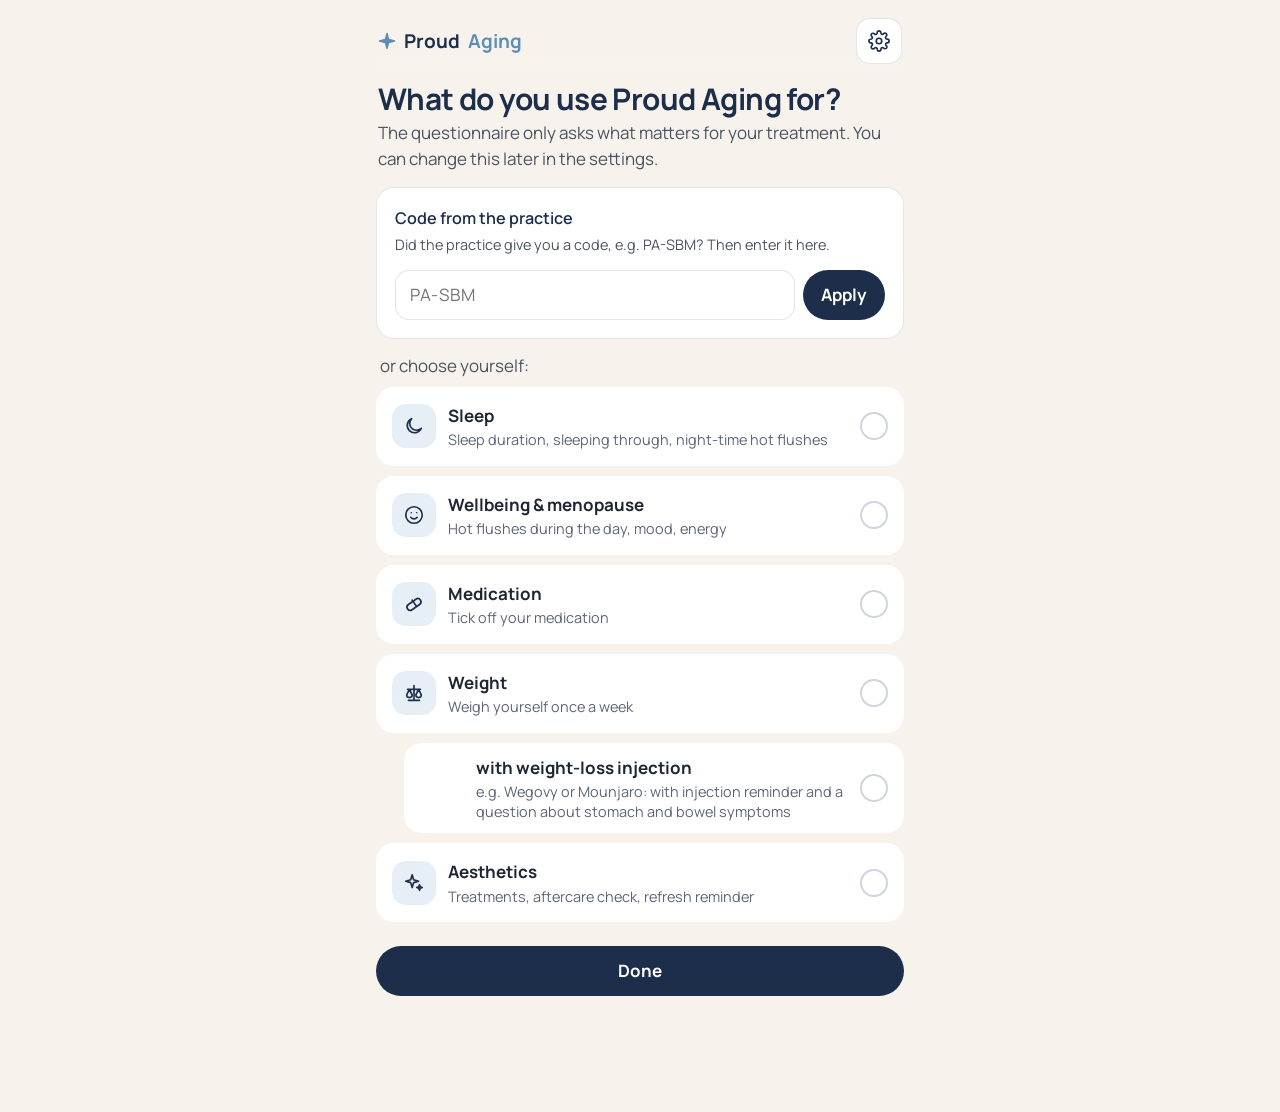
==== proud-aging/index.html @ 77826fb4 "Proud Aging: Handy-App (PWA) unter /proud-aging/ Co-Authored-By: Claude Opus 5.5 <noreply@anthropic." ====
<!DOCTYPE html>
<html lang="de">
<head>
<meta charset="utf-8">
<meta name="viewport" content="width=device-width, initial-scale=1, viewport-fit=cover">
<title>Proud Aging</title>
<meta name="description" content="Proud Aging – Ihr persönliches Tagebuch für Schlaf, Gewicht, Medikation und Befinden. Alle Daten bleiben auf Ihrem Handy.">
<meta name="theme-color" content="#F7F3EC">
<meta name="apple-mobile-web-app-capable" content="yes">
<meta name="mobile-web-app-capable" content="yes">
<meta name="apple-mobile-web-app-status-bar-style" content="default">
<meta name="apple-mobile-web-app-title" content="Proud Aging">
<link rel="manifest" href="manifest.webmanifest">
<link rel="icon" type="image/png" href="icons/favicon.png">
<link rel="apple-touch-icon" href="icons/apple-touch-icon.png">
<link rel="preload" href="fonts/manrope-latin-wght-normal.woff2" as="font" type="font/woff2" crossorigin>
<link rel="stylesheet" href="styles.css">
</head>
<body>
<main id="app" class="app" aria-live="polite"></main>
<dialog id="sheet" class="sheet"></dialog>
<div id="toast" class="toast" role="status" aria-live="polite"></div>
<noscript>Bitte JavaScript aktivieren.</noscript>
<script src="i18n.js"></script>
<script src="app.js"></script>
</body>
</html>
---- proud-aging/styles.css ----
@font-face{font-family:'Manrope';font-style:normal;font-weight:200 800;font-display:swap;src:url(fonts/manrope-latin-wght-normal.woff2) format('woff2');unicode-range:U+0000-00FF,U+0131,U+0152-0153,U+02BB-02BC,U+02C6,U+02DA,U+02DC,U+0304,U+0308,U+0329,U+2000-206F,U+20AC,U+2122,U+2191,U+2193,U+2212,U+2215,U+FEFF,U+FFFD}
@font-face{font-family:'Manrope';font-style:normal;font-weight:200 800;font-display:swap;src:url(fonts/manrope-latin-ext-wght-normal.woff2) format('woff2');unicode-range:U+0100-02BA,U+02BD-02C5,U+02C7-02CC,U+02CE-02D7,U+02DD-02FF,U+1E00-1E9F,U+2020,U+20A0-20AB,U+20AD-20C0,U+2113,U+2C60-2C7F,U+A720-A7FF}
:root{
  --bg:#F7F3EC;--card:#FFFFFF;--ink:#1E2633;--navy:#1C2E4A;--navy-2:#2B4266;--blue:#5B8DB8;--blue-d:#3A6A95;
  --c1:#DDE7F1;--c2:#EFE6D6;--c3:#D7E4EC;--c4:#E8DECF;--soft:#C9D6E3;
  --muted:#4B5361;--line:rgba(20,35,60,.11);--ok:#3E9B6A;--warn-bg:#FFF4D6;--warn-bd:#E9CF84;--warn-ink:#4A3A0A;--danger:#B3372C;
  --r:18px;--r-sm:12px;--shadow:0 10px 30px -18px rgba(20,30,50,.45);
  --font:'Manrope',system-ui,-apple-system,'Segoe UI',Roboto,sans-serif;
  --safe-b:env(safe-area-inset-bottom,0px);--safe-t:env(safe-area-inset-top,0px);
}
*{box-sizing:border-box;-webkit-tap-highlight-color:transparent}
html,body{margin:0;background:var(--bg);color:var(--ink);font:400 1rem/1.5 var(--font);-webkit-font-smoothing:antialiased;overscroll-behavior-y:none}
button,input,select,textarea{font:inherit;color:inherit}
:focus-visible{outline:3px solid var(--blue);outline-offset:2px;border-radius:8px}
h1,h2,h3{margin:0;color:var(--navy);letter-spacing:-.02em}
.app{max-width:560px;margin:0 auto;min-height:100dvh;padding:calc(var(--safe-t) + 8px) 16px calc(96px + var(--safe-b))}
/* Kopf */
.top{display:flex;align-items:center;justify-content:space-between;gap:12px;padding:10px 2px 14px;position:sticky;top:0;z-index:20;background:linear-gradient(var(--bg) 78%,rgba(247,243,236,0))}
.brand{display:flex;align-items:center;gap:8px;font-weight:700;font-size:1.12rem;color:var(--navy)}
.brand b{color:var(--blue);font-weight:700}
.brand .st{color:var(--blue);display:inline-grid}
.brand .st svg{width:18px;height:18px}
.iconbtn{all:unset;cursor:pointer;display:grid;place-items:center;width:44px;height:44px;border-radius:14px;background:var(--card);border:1px solid var(--line);color:var(--navy)}
.iconbtn svg{width:22px;height:22px}
.pagehead{margin:4px 2px 16px}
.pagehead h1{font-size:1.75rem;line-height:1.15}
.pagehead p{margin:4px 0 0;color:var(--muted)}
/* Karten */
.card{background:var(--card);border:1px solid var(--line);border-radius:var(--r);padding:18px;margin-bottom:12px}
.card h2{font-size:1.1rem;margin-bottom:2px}
.card .sub{margin:0 0 10px;color:var(--muted);font-size:.92rem}
.card.tint1{background:var(--c1);border-color:transparent}.card.tint2{background:var(--c2);border-color:transparent}
.card.tint3{background:var(--c3);border-color:transparent}.card.tint4{background:var(--c4);border-color:transparent}
.row{display:flex;align-items:center;justify-content:space-between;gap:12px}
.big{font-size:1.6rem;font-weight:700;color:var(--navy);letter-spacing:-.02em;line-height:1.15}
.muted{color:var(--muted)}.small{font-size:.9rem}
.kpis{display:grid;grid-template-columns:repeat(3,1fr);gap:8px;margin-bottom:12px}
.kpis.two{grid-template-columns:repeat(2,1fr)}
.kpi{background:var(--card);border:1px solid var(--line);border-radius:var(--r-sm);padding:12px}
.kpi span{display:block;font-size:.78rem;color:var(--muted);line-height:1.25}
.kpi strong{display:block;font-size:1.25rem;color:var(--navy);margin-top:4px;letter-spacing:-.02em}
/* Buttons */
.btn{all:unset;box-sizing:border-box;cursor:pointer;display:inline-flex;align-items:center;justify-content:center;gap:8px;min-height:48px;padding:12px 18px;border-radius:999px;background:var(--navy);color:#fff;font-weight:700;white-space:nowrap;text-align:center}
.btn:active{transform:scale(.98)}
.btn.light{background:var(--card);color:var(--navy);border:1px solid var(--line)}
.btn.ghost{background:transparent;color:var(--blue-d);padding:10px 4px;min-height:44px}
.btn.danger{background:var(--danger)}
.btn.full{width:100%}
.btn.sm{min-height:40px;padding:8px 14px;font-size:.92rem}
.btn svg{width:18px;height:18px}
.stack{display:grid;gap:10px}
/* Fällig-Banner */
.due{display:grid;grid-template-columns:auto 1fr;gap:12px;align-items:start;background:var(--warn-bg);border:1px solid var(--warn-bd);border-radius:var(--r);padding:16px;margin-bottom:12px;color:var(--warn-ink)}
.due .di{display:grid;place-items:center;width:40px;height:40px;border-radius:12px;background:#fff}
.due .di svg{width:20px;height:20px}
.due strong{display:block}.due p{margin:2px 0 10px;font-size:.92rem}
/* Medikamente */
.med{display:grid;grid-template-columns:1fr auto;gap:8px;align-items:center;padding:12px 0;border-bottom:1px solid var(--line)}
.med:last-child{border-bottom:0}
.med strong{display:block;color:var(--navy)}
.med .dose{font-weight:700;color:var(--blue-d)}
.chips{display:flex;flex-wrap:wrap;gap:6px;margin-top:6px}
.chip{font-size:.8rem;font-weight:600;padding:4px 10px;border-radius:10px;background:var(--bg);color:var(--muted)}
.check{all:unset;cursor:pointer;display:flex;align-items:center;gap:12px;width:100%;box-sizing:border-box;padding:12px 0;border-bottom:1px solid var(--line)}
.check:last-child{border-bottom:0}
.check .box{flex:none;display:grid;place-items:center;width:30px;height:30px;border-radius:10px;border:2px solid var(--soft);background:#fff;transition:background .15s,border-color .15s}
.check .box svg{width:18px;height:18px;opacity:0;color:#fff}
.check.on .box{background:var(--ok);border-color:var(--ok)}.check.on .box svg{opacity:1}
.check.on .ct{color:var(--muted)}
.check .ct strong{display:block;color:var(--navy)}
.check.on .ct strong{text-decoration:line-through;text-decoration-color:rgba(0,0,0,.25)}
.progress{height:8px;border-radius:8px;background:var(--bg);overflow:hidden;margin:8px 0 4px}
.progress i{display:block;height:100%;background:var(--ok);border-radius:8px;transition:width .25s}
/* Listen */
.list{list-style:none;margin:0;padding:0}
.list li{display:grid;grid-template-columns:1fr auto;gap:10px;align-items:center;padding:12px 0;border-bottom:1px solid var(--line)}
.list li:last-child{border-bottom:0}
.list .t{font-weight:600;color:var(--navy)}
.list .m{font-size:.88rem;color:var(--muted)}
.tag{display:inline-block;font-size:.8rem;font-weight:700;padding:2px 8px;border-radius:8px;margin-left:6px;vertical-align:1px}
.tag.ok{background:#DDF0E5;color:#1F6B45}.tag.no{background:#F1E3E0;color:#8A3B30}.tag.hot{background:var(--c2);color:#6B4E1E}
.edit{all:unset;cursor:pointer;display:grid;place-items:center;width:40px;height:40px;border-radius:12px;color:var(--muted)}
.edit svg{width:18px;height:18px}
.empty{text-align:center;color:var(--muted);padding:18px 8px}
/* Grafiken */
.chart{position:relative;margin-top:6px}
.chart svg{display:block;width:100%;height:auto;touch-action:pan-y}
.chart .gl{stroke:var(--line);stroke-width:1}
.chart .ax{font:500 11px var(--font);fill:var(--muted)}
.chart .goal{stroke:var(--blue);stroke-width:1.5;stroke-dasharray:5 5}
.chart .goalt{font:700 11px var(--font);fill:var(--blue-d)}
.chart .bar{fill:var(--soft)}.chart .bar.ok{fill:var(--navy)}.chart .bar.sel{fill:var(--blue)}
.chart .bar.hot{fill:#C9A36B}
.chart .line{fill:none;stroke:var(--navy);stroke-width:2.2;stroke-linejoin:round;stroke-linecap:round}
.chart .dot{fill:var(--navy);stroke:#fff;stroke-width:2}.chart .dot.sel{fill:var(--blue);r:6}
.chart .hit{fill:transparent;cursor:pointer}
.chartinfo{min-height:22px;margin-top:6px;font-size:.9rem;color:var(--navy);font-weight:600}
.chartinfo.muted{font-weight:400;color:var(--muted)}
.legend{display:flex;flex-wrap:wrap;gap:6px 16px;font-size:.85rem;color:var(--muted);margin-top:6px}
.legend span{display:inline-flex;align-items:center;gap:6px}
.legend i{width:12px;height:12px;border-radius:3px;background:var(--soft)}.legend i.ok{background:var(--navy)}
/* Tab-Leiste */
.tabbar{position:fixed;left:0;right:0;bottom:0;z-index:30;background:rgba(255,255,255,.94);backdrop-filter:blur(14px);-webkit-backdrop-filter:blur(14px);border-top:1px solid var(--line);padding:6px 6px calc(6px + var(--safe-b))}
.tabbar nav{max-width:560px;margin:0 auto;display:grid;grid-template-columns:repeat(5,1fr)}
.tab{all:unset;cursor:pointer;display:flex;flex-direction:column;align-items:center;gap:2px;padding:6px 2px;border-radius:12px;color:var(--muted);font-size:.8rem;font-weight:600;text-align:center;line-height:1.2}
.tab svg{width:24px;height:24px}
.tab[aria-current="page"]{color:var(--navy)}
.tab[aria-current="page"] .ti{background:var(--c1)}
.tab .ti{display:grid;place-items:center;width:52px;height:30px;border-radius:999px;transition:background .15s}
/* Bottom-Sheet */
dialog.sheet{border:0;padding:0;margin:auto 0 0;width:100%;max-width:100%;max-height:92dvh;border-radius:24px 24px 0 0;background:var(--bg);color:var(--ink)}
@media (min-width:600px){dialog.sheet{margin:auto;max-width:520px;border-radius:24px}}
dialog.sheet::backdrop{background:rgba(20,30,50,.45)}
dialog.sheet[open]{animation:up .22s ease}
@keyframes up{from{transform:translateY(30px);opacity:.6}to{transform:none;opacity:1}}
@media (prefers-reduced-motion:reduce){dialog.sheet[open]{animation:none}}
.sheet form{padding:18px 18px calc(18px + var(--safe-b));display:grid;gap:14px}
.sheet .grab{width:42px;height:5px;border-radius:5px;background:var(--soft);margin:0 auto -4px}
.sheet h2{font-size:1.3rem}
.field{display:grid;gap:6px}
.field>span{font-weight:600;font-size:.95rem;color:var(--navy)}
.field small{color:var(--muted);font-size:.85rem;margin-top:-2px}
.input{width:100%;min-height:48px;padding:11px 14px;border-radius:14px;border:1px solid var(--line);background:#fff;font-size:1rem}
.input:focus{outline:2px solid var(--blue);outline-offset:0;border-color:transparent}
.stepper{display:grid;grid-template-columns:52px 1fr 52px;align-items:center;background:#fff;border:1px solid var(--line);border-radius:14px;overflow:hidden}
.stepper button{all:unset;cursor:pointer;display:grid;place-items:center;height:52px;font-size:1.5rem;font-weight:600;color:var(--navy)}
.stepper button:active{background:var(--bg)}
.stepper output{text-align:center;font-size:1.35rem;font-weight:700;color:var(--navy)}
.seg{display:grid;grid-auto-flow:column;grid-auto-columns:1fr;gap:4px;padding:4px;border-radius:14px;background:#fff;border:1px solid var(--line)}
.seg label{position:relative;cursor:pointer}
.seg input{position:absolute;opacity:0;pointer-events:none}
.seg span{display:block;text-align:center;padding:10px 4px;border-radius:10px;font-weight:600;color:var(--muted);font-size:.95rem}
.seg input:checked+span{background:var(--navy);color:#fff}
.seg input:focus-visible+span{outline:3px solid var(--blue)}
.seg.scale span{font-size:1.05rem;padding:10px 0}
.scalehint{display:flex;justify-content:space-between;font-size:.78rem;color:var(--muted);margin-top:-2px}
.checks{display:flex;flex-wrap:wrap;gap:8px}
.checks label{cursor:pointer}
.checks input{position:absolute;opacity:0;pointer-events:none}
.checks span{display:inline-block;padding:9px 14px;border-radius:12px;border:1px solid var(--line);background:#fff;font-weight:600;color:var(--muted)}
.checks input:checked+span{background:var(--navy);border-color:var(--navy);color:#fff}
.checks input:focus-visible+span{outline:3px solid var(--blue)}
.actions{display:grid;grid-template-columns:1fr 1.4fr;gap:10px;margin-top:4px}
.actions.three{grid-template-columns:auto 1fr 1.4fr}
.err{color:var(--danger);font-size:.88rem;margin:-6px 0 0}
/* Toast */
.toast{position:fixed;left:50%;bottom:calc(92px + var(--safe-b));transform:translate(-50%,16px);opacity:0;z-index:60;display:flex;align-items:center;gap:10px;background:var(--ink);color:#fff;padding:12px 16px 12px 12px;border-radius:14px;box-shadow:var(--shadow);transition:opacity .2s,transform .2s;pointer-events:none;max-width:calc(100% - 32px);font-size:.95rem}
.toast.show{opacity:1;transform:translate(-50%,0)}
.toast .tk{display:grid;place-items:center;width:28px;height:28px;border-radius:50%;background:var(--ok);flex:none}
.toast .tk svg{width:16px;height:16px}
/* Einstellungen */
.setrow{display:grid;gap:8px}
.lang{display:grid;grid-template-columns:repeat(3,1fr);gap:6px}
.lang button{all:unset;cursor:pointer;text-align:center;padding:10px;border-radius:12px;border:1px solid var(--line);background:#fff;font-weight:700;color:var(--muted)}
.lang button[aria-pressed="true"]{background:var(--navy);color:#fff;border-color:var(--navy)}
.foot{font-size:.82rem;color:var(--muted);text-align:center;padding:8px 8px 0}
.foot a{color:inherit}
/* Installationshinweis */
.install{display:grid;grid-template-columns:auto 1fr;gap:12px;align-items:start;background:var(--navy);color:#fff;border-radius:var(--r);padding:16px;margin-bottom:12px}
.install .di{display:grid;place-items:center;width:40px;height:40px;border-radius:12px;background:rgba(255,255,255,.14)}
.install .di svg{width:20px;height:20px}
.install p{margin:2px 0 10px;font-size:.92rem;opacity:.85}
.install .btn{background:#fff;color:var(--navy)}
.install .btn.ghost{background:transparent;color:#fff;opacity:.8}
.welcome{background:var(--c1);border-radius:var(--r);padding:16px;margin-bottom:12px;color:var(--navy);font-size:.95rem}
/* Bericht */
.report h1{font-size:1.5rem}
.report .tw{overflow-x:auto;-webkit-overflow-scrolling:touch;margin:0 -4px;padding:0 4px}
.report table{width:100%;min-width:300px;border-collapse:collapse;font-size:.9rem;margin-top:6px}
.report th,.report td{text-align:left;padding:6px 6px 6px 0;border-bottom:1px solid var(--line);vertical-align:top}
.report th{font-size:.8rem;line-height:1.25;color:var(--muted);font-weight:600}
.report .sect{margin-top:18px}
.report h2{font-size:1.1rem;margin-bottom:4px}
.report .sum{margin:2px 0 4px;color:var(--ink)}
.report .meta{color:var(--muted);font-size:.9rem;margin:4px 0 0}
.noprint{}
@media print{
  body{background:#fff}
  .top,.tabbar,.noprint,.toast{display:none!important}
  .app{max-width:none;padding:0}
  .card{border:0;padding:0}
  .report table{font-size:10pt}
}

.report table{table-layout:fixed}
.report th,.report td{overflow-wrap:anywhere;hyphens:auto}

/* ---------- Fragebogen & zwei Bereiche ---------- */
.tabbar nav.two{grid-template-columns:1fr 1fr;max-width:420px}
.tab .ti{width:64px}
.hero-card{background:var(--navy);color:#fff;border-radius:22px;padding:22px;margin-bottom:12px}
.hero-card h2{color:#fff;font-size:1.35rem;margin:12px 0 4px}
.hero-card p{margin:0 0 16px;opacity:.85}
.hero-card .hc-i{background:rgba(255,255,255,.14);color:#fff}
.hero-card .btn.big{background:#fff;color:var(--navy);min-height:56px;font-size:1.05rem}
.hero-card .btn.light{background:rgba(255,255,255,.12);color:#fff;border-color:rgba(255,255,255,.3)}
.hero-card .btn.ghost{color:#fff;opacity:.85;margin-top:4px}
.hero-card.done{background:var(--c1);color:var(--navy)}
.hero-card.done h2{color:var(--navy)}.hero-card.done .hc-i{background:var(--ok);color:#fff}
.hero-card.done .btn.light{background:#fff;color:var(--navy);border-color:var(--line)}
.hero-card.done .btn.ghost{color:var(--blue-d)}
.hc-i{display:inline-grid;place-items:center;width:44px;height:44px;border-radius:14px;background:var(--c1);color:var(--navy)}
.hc-i svg{width:22px;height:22px}
.hc-i.big{width:72px;height:72px;border-radius:24px;background:var(--ok);color:#fff}.hc-i.big svg{width:36px;height:36px}
.data-card{all:unset;box-sizing:border-box;cursor:pointer;display:grid;grid-template-columns:auto 1fr auto;gap:14px;align-items:center;width:100%;background:var(--card);border:1px solid var(--line);border-radius:22px;padding:18px}
.data-card strong{display:block;color:var(--navy);font-size:1.1rem}.data-card small{color:var(--muted);font-size:.9rem}
.data-card .arr{font-size:1.8rem;color:var(--muted);line-height:1}
.dtabs{display:grid;grid-template-columns:repeat(4,1fr);gap:4px;padding:4px;background:var(--card);border:1px solid var(--line);border-radius:14px;margin-bottom:14px}
.dtabs button{all:unset;cursor:pointer;text-align:center;padding:10px 2px;border-radius:10px;font-weight:700;font-size:.85rem;color:var(--muted)}
.dtabs button[aria-selected="true"]{background:var(--navy);color:#fff}
.fday{font-weight:700;color:var(--navy)}
.fprog{margin:2px 2px 18px}
.fprog .bar{height:6px;border-radius:6px;background:var(--soft);overflow:hidden}
.fprog .bar i{display:block;height:100%;background:var(--navy);border-radius:6px;transition:width .25s}
.fprog span{display:block;margin-top:6px;font-size:.85rem;color:var(--muted);font-weight:600}
.fq{min-height:52dvh}
.fq h1{font-size:1.6rem;line-height:1.2;margin:0 0 8px}
.fq>.muted{margin:0 0 18px}
.fq .card{margin-top:10px}
.fpre{display:inline-block;font-size:.8rem;font-weight:700;letter-spacing:.02em;padding:4px 10px;border-radius:999px;background:var(--warn-bg);border:1px solid var(--warn-bd);color:var(--warn-ink);margin-bottom:10px}
.bigchoice{display:grid;gap:12px;margin-top:22px}
.choice{all:unset;box-sizing:border-box;cursor:pointer;display:flex;flex-direction:column;align-items:center;justify-content:center;gap:2px;min-height:68px;padding:12px;border-radius:18px;background:var(--card);border:2px solid var(--line);font-size:1.25rem;font-weight:700;color:var(--navy);text-align:center;transition:background .15s,border-color .15s,transform .1s}
.choice:active{transform:scale(.98)}
.choice.on{background:var(--navy);border-color:var(--navy);color:#fff}
.scale5{display:grid;grid-template-columns:repeat(5,1fr);gap:8px;margin-top:22px}
.scale5 .choice{min-height:92px;padding:10px 2px}
.scale5 .choice b{font-size:1.5rem}
.scale5 .choice small{font-size:.74rem;font-weight:600;line-height:1.15;opacity:.8;hyphens:auto;overflow-wrap:anywhere}
.bigstep{display:grid;grid-template-columns:76px 1fr 76px;align-items:center;margin-top:26px;background:var(--card);border:1px solid var(--line);border-radius:22px;overflow:hidden}
.bigstep button{all:unset;cursor:pointer;display:grid;place-items:center;height:92px;font-size:2.2rem;font-weight:600;color:var(--navy)}
.bigstep button:active{background:var(--bg)}
.bigstep output{text-align:center;font-size:2.2rem;font-weight:800;color:var(--navy);letter-spacing:-.02em}
.input.big-in{font-size:1.5rem;font-weight:700;min-height:64px;text-align:center}
textarea.input{min-height:110px;resize:vertical}
.fnav{position:sticky;bottom:0;display:grid;grid-template-columns:1fr 1.6fr;gap:10px;padding:14px 0 calc(14px + var(--safe-b));background:linear-gradient(rgba(247,243,236,0),var(--bg) 30%)}
.fnav>span{display:block}
.fnav .btn{min-height:56px;font-size:1.05rem}
.btn[disabled]{opacity:.35;cursor:not-allowed}
.sumlist li .m{font-size:.85rem}
.sumlist li .t{font-weight:700}
.donep{min-height:80dvh;display:flex;flex-direction:column;align-items:center;justify-content:center;text-align:center;gap:12px;padding:20px}
.donep h1{font-size:2rem}.donep p{color:var(--muted);margin:0 0 12px}
.app.formmode{padding-bottom:0;display:flex;flex-direction:column;min-height:100dvh}
.app.formmode .fq{flex:1;min-height:0}
.app.formmode .fnav{margin-top:auto}
/* setup modules */
.coderow{display:flex;gap:8px;margin-top:8px}.coderow .input{flex:1;min-width:0;text-transform:uppercase;letter-spacing:.06em}.coderow .btn{flex:none}
.modc{display:block;margin-bottom:10px;cursor:pointer}.modc input{position:absolute;opacity:0;pointer-events:none}
.modc .mc{display:grid;grid-template-columns:44px 1fr 28px;gap:12px;align-items:center;background:#fff;border:2px solid transparent;border-radius:18px;padding:14px;transition:border-color .15s,background .15s}
.modc .mc strong{display:block;font-size:1rem}.modc .mc small{display:block;color:#5c6577;font-size:.85rem;line-height:1.35;margin-top:2px}
.modc .hc-i{width:44px;height:44px;border-radius:14px;background:#E6EEF6;display:grid;place-items:center;color:var(--navy,#1C2E4A)}.modc .hc-i svg{width:22px;height:22px}
.modc .tick{width:28px;height:28px;border-radius:50%;border:2px solid #cfd5de;display:grid;place-items:center;color:transparent}.modc .tick svg{width:16px;height:16px}
.modc input:checked+.mc{border-color:#1C2E4A;background:#F3F6FA}.modc input:checked+.mc .tick{background:#1C2E4A;border-color:#1C2E4A;color:#fff}
.modc input:focus-visible+.mc{outline:3px solid #5B8DB8;outline-offset:2px}
.modc.sub{margin-left:28px}.modc.sub .mc{padding:10px 14px}
/* smileys */
.fc{display:inline-grid;place-items:center;width:40px;height:40px;line-height:0}.fc svg{width:100%;height:100%}
.fc1{color:#B3372C}.fc2{color:#C9762B}.fc3{color:#8A8F99}.fc4{color:#4F8F5F}.fc5{color:#2E7D4F}
.fc.sm{width:30px;height:30px;flex:none}
.scale5 .choice{display:flex;flex-direction:column;align-items:center;justify-content:center;gap:6px}
.scale5 .choice.on .fc,.scale5 .choice[aria-pressed=true] .fc{color:inherit}
.mrow{display:flex;gap:12px;align-items:center;min-width:0}
.kf{display:flex;align-items:center;gap:8px}
.sugg{margin-top:6px;background:#fff;border:1px solid #dfe4ea;border-radius:14px;overflow:hidden;box-shadow:0 8px 24px rgba(28,46,74,.12)}
.sugg button{display:block;width:100%;text-align:left;background:none;border:0;border-top:1px solid #eef1f4;padding:11px 14px;font:inherit;color:#1C2E4A;cursor:pointer}
.sugg button:first-child{border-top:0}.sugg button:active,.sugg button:hover{background:#F3F6FA}
.sugg strong{display:block;font-size:.98rem}.sugg small{display:block;color:#5c6577;font-size:.8rem;margin-top:1px}

/* --- leichter lesbar --- */
html{font-size:17px}html.bigtext{font-size:19.5px}
@media (max-width:360px){html{font-size:16px}html.bigtext{font-size:18px}}
.btn{min-height:50px}
.bigchoice.col{grid-template-columns:1fr!important;display:grid;gap:10px}.bigchoice.col .choice{min-height:64px;font-size:1.05rem;text-align:left;padding:14px 18px}
.alert{margin-top:16px;background:#FDECEA;border:1px solid #E8B4AE;border-radius:18px;padding:16px;color:#5A1D17}.alert strong{display:block;margin-bottom:12px}.alert .btn{background:#B3372C;color:#fff}
.install p{white-space:normal;line-height:1.5}
/* --- Ästhetik --- */
.recall{display:flex;gap:14px;background:linear-gradient(135deg,#F6E7E4,#F3ECF7);border-radius:22px;padding:18px;margin:0 0 14px;color:#3B2230}
.recall .hc-i{flex:none;width:46px;height:46px;border-radius:15px;background:#fff;color:#A0526B;display:grid;place-items:center}.recall .hc-i svg{width:24px;height:24px}
.recall strong{font-size:1.08rem}.recall p{margin:4px 0 12px;line-height:1.45}
.row2{display:flex;gap:8px;flex-wrap:wrap}.row2 .btn{flex:1 1 auto;min-width:120px}.row2 .btn svg,.alert .btn svg{width:18px;height:18px;margin-right:6px}
.recall .btn:not(.light){background:#7E3A55;color:#fff}
.aesdot{flex:none;width:30px;height:30px;border-radius:50%;background:#F6E7E4;color:#A0526B;display:grid;place-items:center}.aesdot svg{width:17px;height:17px}
/* --- Fortschritte --- */
.prog{margin:4px 0 14px}.prog h2{margin:0 2px 2px;font-size:1.15rem}.prog>.muted{margin:0 2px 10px}
.ptiles{display:grid;grid-template-columns:1fr 1fr;gap:10px}
.ptile{position:relative;border-radius:20px;padding:14px 14px 12px;min-height:118px;display:flex;flex-direction:column;overflow:hidden;animation:pop .5s cubic-bezier(.2,.8,.2,1) both}
.ptile:nth-child(2){animation-delay:.08s}.ptile:nth-child(3){animation-delay:.16s}.ptile:nth-child(4){animation-delay:.24s}
.ptile strong{font-size:1.55rem;line-height:1.1;color:var(--navy);display:flex;align-items:center;gap:6px;letter-spacing:-.01em}
.ptile span{font-size:.85rem;line-height:1.3;color:#3d4554;margin-top:4px}
.ptile .spark{position:absolute;left:0;right:0;bottom:0;width:100%;height:34px;opacity:.85}.ptile:has(.spark){padding-bottom:40px}
.ptile .ring{position:absolute;right:10px;top:10px;width:38px;height:38px}
.ptile.c1{background:#E3ECF5}.ptile.c2{background:#E4F0E6}.ptile.c3{background:#F8EADB}.ptile.c4{background:#ECE8F4}
@keyframes pop{from{opacity:0;transform:translateY(8px) scale(.97)}to{opacity:1;transform:none}}
@media (prefers-reduced-motion:reduce){.ptile,.streak{animation:none}}
/* --- Weg / Timeline --- */
.journey h2{margin-bottom:12px}.journey ol{list-style:none;margin:0;padding:0;position:relative}
.journey ol:before{content:"";position:absolute;left:17px;top:8px;bottom:8px;width:2px;background:rgba(28,46,74,.12)}
.journey li{display:flex;gap:12px;align-items:flex-start;padding:6px 0;position:relative}
.journey .jd{flex:none;width:36px;height:36px;border-radius:50%;background:#E3ECF5;color:var(--navy);display:grid;place-items:center;position:relative;z-index:1;border:3px solid #fff}
.journey .jd svg{width:17px;height:17px}.journey small{display:block;color:var(--muted);font-size:.8rem}.journey strong{display:block;font-weight:600;line-height:1.35}
.journey li.gold .jd{background:#FBEFC9;color:#9A6B00}.journey li.rose .jd{background:#F6E7E4;color:#A0526B}.journey li.green .jd{background:#E4F0E6;color:#2E7D4F}
.journey li.fut .jd{background:#fff;border:2px dashed #A0526B;color:#A0526B}.journey li.fut strong{color:#7E3A55}
/* --- Serie --- */
.streak{display:flex;gap:12px;align-items:center;text-align:left;background:#FBF3DC;border-radius:18px;padding:14px 16px;margin:4px 0 18px;animation:pop .6s .15s both}
.streak .sb{flex:none;width:42px;height:42px;border-radius:50%;background:#F2C94C;color:#fff;display:grid;place-items:center}.streak .sb svg{width:22px;height:22px}
.streak strong{font-size:1.05rem;color:#4A3A0A}.streak p{margin:2px 0 0;color:#5B4A1A;font-size:.92rem}
.streak.big .sb{animation:spin 1.2s .3s ease-out both}@keyframes spin{from{transform:rotate(-180deg) scale(.4)}to{transform:none}}
.field[hidden]{display:none}
.dtabs.many{display:flex!important;flex-wrap:wrap;gap:6px;padding:6px}.dtabs.many button{flex:1 1 auto;padding:10px 12px;min-width:0}
/* --- Startseite --- */
.homehead{display:flex;justify-content:space-between;align-items:flex-start;gap:12px;margin:6px 2px 16px}
.homehead h1{margin:0;font-size:1.75rem;line-height:1.15;letter-spacing:-.02em;color:var(--navy)}.homehead p{margin:4px 0 0;color:var(--muted)}
.chip{flex:none;display:inline-flex;align-items:center;gap:5px;background:#FBF3DC;color:#7A5A00;font-weight:800;border-radius:999px;padding:7px 12px 7px 9px;margin-top:4px}.chip svg{width:16px;height:16px;color:#E0A800}
.donebar{display:flex;align-items:center;gap:12px;background:#E4F0E6;border-radius:20px;padding:14px;margin-bottom:14px}
.donebar .hc-i{flex:none;width:40px;height:40px;border-radius:13px;background:var(--ok);color:#fff;display:grid;place-items:center}.donebar .hc-i svg{width:20px;height:20px}
.donebar div{flex:1;min-width:0}.donebar strong{display:block;color:#1F4D33}.donebar small{display:block;color:#35513F;font-size:.82rem;line-height:1.35;margin-top:2px}
.donebar .btn{flex:none;min-height:40px;background:#fff}
.linkbtn{all:unset;cursor:pointer;display:flex;align-items:center;justify-content:center;gap:8px;width:100%;box-sizing:border-box;padding:14px;color:var(--blue-d);font-weight:700}
.linkbtn svg{width:18px;height:18px}
.journey .linkbtn{padding:10px 0 2px}
.chip{font-size:1rem;padding:8px 14px 8px 10px}.chip svg{width:18px;height:18px}
.ptile.c5{background:#F6E7E4}
.wchips{display:flex;flex-wrap:wrap;gap:8px;margin-top:18px}.wchips.ro{margin-top:4px}
.wchip{all:unset;box-sizing:border-box;cursor:pointer;display:inline-flex;align-items:center;gap:6px;min-height:48px;padding:10px 16px;border-radius:999px;background:#fff;border:2px solid var(--line);font-weight:600;color:var(--navy)}
.wchip svg{width:16px;height:16px}.wchip.on{background:#7E3A55;border-color:#7E3A55;color:#fff}.wchips.ro .wchip{min-height:0;padding:7px 13px;cursor:default;font-size:.9rem}
.skrow{display:flex;align-items:center;gap:12px}.skrow strong{display:block}.skrow small{display:block}
.skbar{display:flex;align-items:flex-end;gap:5px;height:56px;margin-top:14px}.skbar i{flex:1;border-radius:6px 6px 3px 3px;background:currentColor;opacity:.85;min-height:6px}
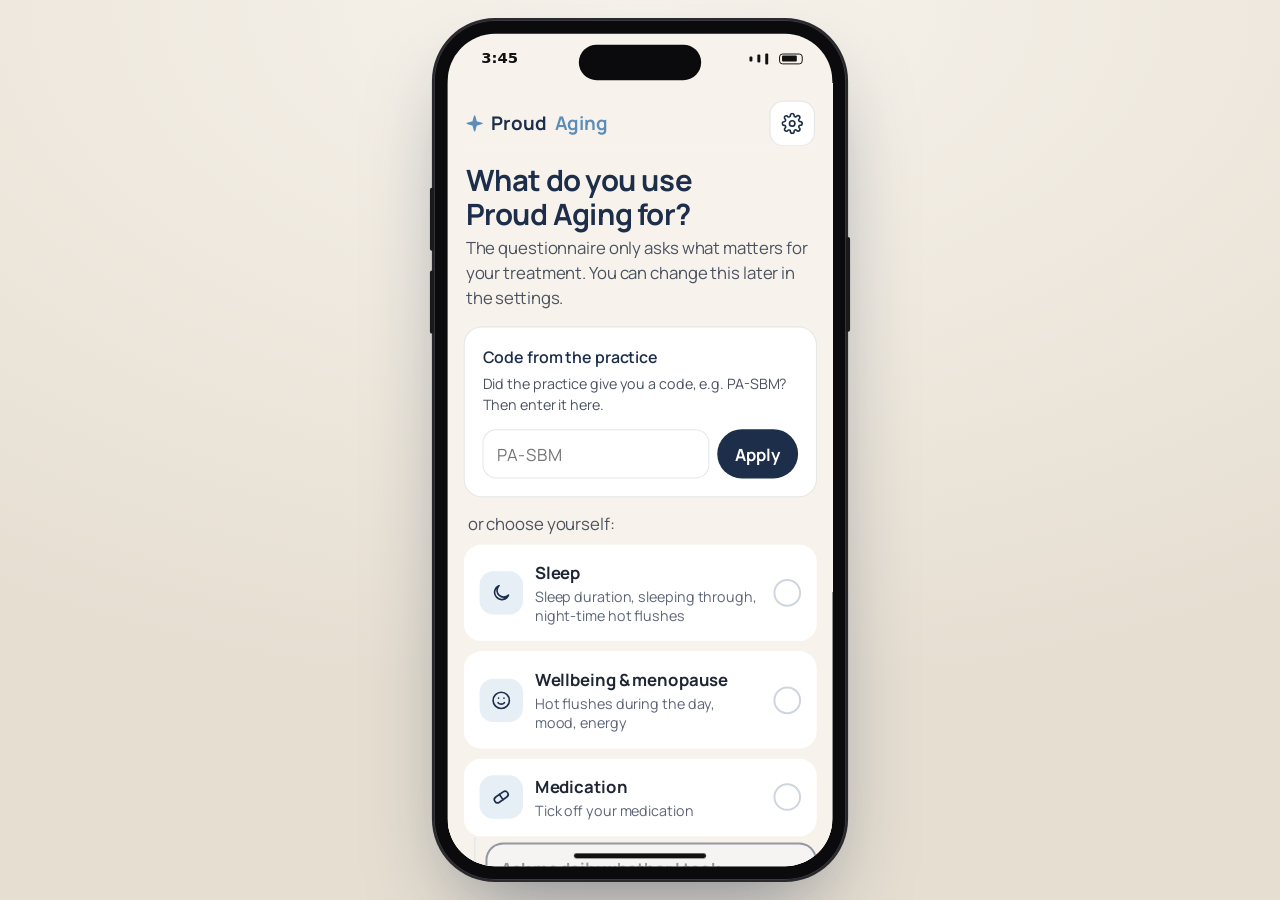
==== commit c11e4435: "Proud Aging App: saubere Touch-Bedienung (Sheets wischen, Scrollsperre, Tipp-Feedback, Übergänge) un" ====
--- a/proud-aging/index.html
+++ b/proud-aging/index.html
@@ -2,7 +2,7 @@
 <html lang="de">
 <head>
 <meta charset="utf-8">
-<meta name="viewport" content="width=device-width, initial-scale=1, viewport-fit=cover">
+<meta name="viewport" content="width=device-width, initial-scale=1, viewport-fit=cover, interactive-widget=resizes-content">
 <title>Proud Aging</title>
 <meta name="description" content="Proud Aging – Ihr persönliches Tagebuch für Schlaf, Gewicht, Medikation und Befinden. Alle Daten bleiben auf Ihrem Handy.">
 <meta name="theme-color" content="#F7F3EC">
--- a/proud-aging/styles.css
+++ b/proud-aging/styles.css
@@ -325,3 +325,246 @@
 .wchip svg{width:16px;height:16px}.wchip.on{background:#7E3A55;border-color:#7E3A55;color:#fff}.wchips.ro .wchip{min-height:0;padding:7px 13px;cursor:default;font-size:.9rem}
 .skrow{display:flex;align-items:center;gap:12px}.skrow strong{display:block}.skrow small{display:block}
 .skbar{display:flex;align-items:flex-end;gap:5px;height:56px;margin-top:14px}.skbar i{flex:1;border-radius:6px 6px 3px 3px;background:currentColor;opacity:.85;min-height:6px}
+/* --- Praxis-Modus --- */
+.pmbar{position:sticky;top:0;z-index:30;display:flex;justify-content:space-between;align-items:center;gap:10px;background:#1C2E4A;color:#fff;margin:0 -16px 10px;padding:10px 16px;font-weight:700;font-size:.9rem}
+.pmbar span{display:flex;align-items:center;gap:8px}.pmbar svg{width:16px;height:16px;color:#F2C94C}
+.pmbar button{all:unset;cursor:pointer;background:rgba(255,255,255,.16);padding:7px 12px;border-radius:999px;font-size:.85rem}
+.pmhead{display:flex;justify-content:space-between;align-items:flex-start;gap:12px;background:#1C2E4A;color:#fff;margin:0 -16px 16px;padding:22px 16px 20px;border-radius:0 0 26px 26px}
+.pmhead small{color:#F2C94C;font-weight:800;letter-spacing:.08em;text-transform:uppercase;font-size:.75rem}
+.pmhead h1{margin:4px 0 2px;font-size:1.6rem;color:#fff}.pmhead p{margin:0;color:rgba(255,255,255,.75);font-size:.9rem}
+.pmhead .btn{flex:none;min-height:40px;background:#fff;color:#1C2E4A}
+.ptls{display:grid;grid-template-columns:1fr 1fr;gap:10px;margin-bottom:14px}
+.ptl{all:unset;box-sizing:border-box;cursor:pointer;background:#fff;border-radius:20px;padding:16px 14px;display:flex;flex-direction:column;gap:10px;min-height:128px;box-shadow:0 1px 0 rgba(28,46,74,.05)}
+.ptl:active{transform:scale(.98)}
+.ptl .hc-i{width:42px;height:42px;border-radius:14px;background:#E3ECF5;color:#1C2E4A;display:grid;place-items:center}.ptl .hc-i svg{width:21px;height:21px}
+.ptl strong{display:block;color:#1C2E4A;font-size:1rem;line-height:1.25}.ptl small{display:block;color:var(--muted);font-size:.8rem;margin-top:3px;line-height:1.3}
+.ptl:nth-child(1) .hc-i{background:#E4F0E6;color:#2E7D4F}.ptl:nth-child(2) .hc-i{background:#F8EADB;color:#9A5B1E}.ptl:nth-child(4) .hc-i{background:#F6E7E4;color:#A0526B}
+.apptc{display:flex;gap:12px;align-items:center;background:#1C2E4A;color:#fff;border-radius:20px;padding:14px 16px;margin-bottom:12px}
+.apptc .hc-i{flex:none;width:42px;height:42px;border-radius:13px;background:rgba(255,255,255,.14);display:grid;place-items:center}.apptc .hc-i svg{width:20px;height:20px}
+.apptc small{display:block;color:#F2C94C;font-weight:700;font-size:.8rem}.apptc strong{display:block;font-size:1.02rem}.apptc span{display:block;color:rgba(255,255,255,.8);font-size:.88rem}
+.pnote{background:#FFF8E6;border-left:4px solid #F2C94C;border-radius:14px;padding:12px 14px;margin-bottom:12px}
+.pnote small{display:block;color:#7A5A00;font-weight:800;font-size:.78rem}.pnote p{margin:4px 0 0;color:#3D3214;line-height:1.45}
+.pbadge{display:inline-block;vertical-align:middle;background:#1C2E4A;color:#fff;font-size:.68rem;font-weight:800;padding:2px 7px;border-radius:999px;margin-left:4px;letter-spacing:.02em}
+.sugg{max-height:min(52vh,420px);overflow-y:auto;-webkit-overflow-scrolling:touch}
+.sugg .sdose{display:inline-block;margin-left:6px;background:#E3ECF5;color:#1C2E4A;border-radius:999px;padding:1px 9px;font-size:.85rem;font-weight:800}
+/* --- Zeitraum & Verlauf --- */
+.rng{display:grid;grid-template-columns:repeat(3,1fr);gap:4px;background:#fff;border-radius:14px;padding:4px;margin:0 0 12px}
+.rng button{all:unset;cursor:pointer;text-align:center;padding:9px 4px;border-radius:10px;font-weight:700;font-size:.88rem;color:var(--muted)}
+.rng button[aria-pressed=true]{background:#1C2E4A;color:#fff}
+.chart .mk{stroke:#7E3A55;stroke-width:1.2;stroke-dasharray:3 3;opacity:.7}
+.chart .mkt{font-size:9px;font-weight:800;fill:#7E3A55}
+/* --- Serie --- */
+.chip{border:0;cursor:pointer;font:inherit;font-weight:800}.chip svg{width:18px;height:18px;color:#E8590C}
+.stc{background:#fff;border-radius:22px;padding:16px 16px 8px;margin-bottom:14px;box-shadow:0 1px 0 rgba(28,46,74,.04)}
+.st-top{display:flex;gap:14px;align-items:center}
+.st-fl{position:relative;flex:none;width:64px;height:64px;border-radius:20px;background:linear-gradient(160deg,#FFB547,#F76B1C);color:#fff;display:grid;place-items:center}
+.st-fl svg{position:absolute;width:44px;height:44px;opacity:.35;color:#fff}.st-fl b{position:relative;font-size:1.6rem;line-height:1;font-weight:800}
+.stc.zero .st-fl{background:#EEE7DC;color:#9A8F80}
+.st-txt strong{display:block;font-size:1.12rem;color:#1C2E4A}.st-txt span{display:block;color:var(--muted);font-size:.9rem;line-height:1.35;margin-top:2px}.st-txt small{display:block;color:#B4560F;font-weight:700;font-size:.8rem;margin-top:4px}
+.st-week{display:grid;grid-template-columns:repeat(7,1fr);gap:4px;margin:14px 0 4px;text-align:center}
+.st-d small{display:block;font-size:.72rem;font-weight:700;color:var(--muted);margin-bottom:5px}
+.st-d i{display:grid;place-items:center;width:34px;height:34px;margin:0 auto;border-radius:50%;background:#F1ECE4}
+.st-d i svg{width:16px;height:16px;color:#fff}
+.st-d.on i{background:linear-gradient(160deg,#FFB547,#F76B1C)}
+.st-d.today i{box-shadow:0 0 0 2.5px #F76B1C inset}.st-d.today small{color:#B4560F}
+.st-d.on.today i{box-shadow:none}
+.st-d.fut i{background:transparent;border:1.5px dashed #DDD3C4}
+.stc .linkbtn{padding:10px 0 8px}
+/* Kalender */
+.cal-k{display:grid;grid-template-columns:repeat(3,1fr);gap:8px;margin:4px 0 14px}
+.cal-k div{background:#fff;border-radius:16px;padding:10px;text-align:center}.cal-k b{display:block;font-size:1.4rem;color:#1C2E4A}.cal-k span{font-size:.75rem;color:var(--muted);font-weight:700}
+#calbox{background:#fff;border-radius:18px;padding:12px}
+.cal-h{display:flex;justify-content:space-between;align-items:center;margin-bottom:8px}.cal-h strong{color:#1C2E4A}
+.cal-n{all:unset;cursor:pointer;width:36px;height:36px;border-radius:50%;display:grid;place-items:center;background:#F7F3EC;font-weight:800;color:#1C2E4A}.cal-n[disabled]{opacity:.3;cursor:default}
+.cal-g{display:grid;grid-template-columns:repeat(7,1fr);gap:4px;text-align:center}
+.cal-wd{font-size:.72rem;font-weight:700;color:var(--muted);padding:4px 0}
+.cal-d{display:grid;place-items:center;height:38px;border-radius:50%;font-weight:600;font-size:.9rem;color:#1C2E4A;width:38px;margin:0 auto}
+.cal-d.on{background:linear-gradient(160deg,#FFB547,#F76B1C);color:#fff;font-weight:800}
+.cal-d.today{box-shadow:0 0 0 2px #1C2E4A inset}.cal-d.fut{color:#C9C2B6}
+.cal-sum{margin:10px 2px 0;color:var(--muted);font-size:.88rem;text-align:center}
+.cal-ms-t{margin:16px 2px 8px;font-weight:700;color:#1C2E4A;font-size:.92rem}
+.cal-ms{display:flex;gap:6px;flex-wrap:wrap;margin-bottom:6px}
+.ms{display:inline-flex;align-items:center;gap:3px;padding:6px 11px;border-radius:999px;background:#F1ECE4;color:#9A8F80;font-weight:800;font-size:.85rem}
+.ms svg{width:14px;height:14px}.ms.got{background:#FFF0E0;color:#B4560F}
+/* --- Serie im Proud-Aging-Design --- */
+.chip{background:#EFE6D6;color:#1C2E4A}.chip svg{color:#5B8DB8}
+.st-fl{background:#1C2E4A;color:#fff;border-radius:20px}
+.st-fl svg{width:20px;height:20px;opacity:1;color:#9CC0E0;top:7px;right:7px;position:absolute}
+.st-fl b{font-size:1.7rem}
+.stc.zero .st-fl{background:#EFE6D6;color:#8A8F99}.stc.zero .st-fl svg{color:#C9BBA3}
+.st-txt small{color:#3A6A95}
+.st-d i{background:#F1ECE4}
+.st-d.on i{background:#1C2E4A}
+.st-d.today i{box-shadow:0 0 0 2.5px #5B8DB8 inset}.st-d.today small{color:#3A6A95}
+.st-d.on.today i{background:#5B8DB8;box-shadow:none}
+.st-d.fut i{border-color:#E3DACB}
+.cal-d.on{background:#DDE7F1;color:#1C2E4A;font-weight:800}
+.cal-d.today{box-shadow:0 0 0 2px #1C2E4A inset}
+.cal-d.on.today{background:#1C2E4A;color:#fff}
+.ms.got{background:#1C2E4A;color:#fff}.ms.got svg{color:#9CC0E0}
+.ms{background:#F1ECE4;color:#9A8F80}
+/* --- aufgeräumte Startseite --- */
+.st-done{display:flex;gap:10px;align-items:center;background:#EEF5EF;border-radius:16px;padding:10px 12px;margin:14px 0 2px}
+.st-done>span{flex:none;width:30px;height:30px;border-radius:50%;background:#3E9B6A;color:#fff;display:grid;place-items:center}.st-done>span svg{width:16px;height:16px}
+.st-done p{flex:1;margin:0;font-size:.82rem;line-height:1.35;color:#35513F}.st-done strong{color:#1F4D33}
+.st-done .btn{flex:none;min-height:36px;padding:0 12px;background:#fff;font-size:.85rem}
+/* --- Handy-Rahmen für große Bildschirme --- */
+body.pf-body{margin:0;min-height:100vh;background:radial-gradient(1200px 700px at 50% 0%,#F7F3EC,#E6DED1);display:grid;place-items:center;overflow:hidden}
+.pf-wrap{display:grid;place-items:center;width:100vw;height:100vh}
+.pf-phone{width:418px;height:872px;flex:none;border-radius:62px;background:#0B0B0D;padding:14px;box-shadow:0 0 0 2px #2A2A2E,0 40px 90px -30px rgba(28,46,74,.55),inset 0 0 0 1px #3A3A40;transform-origin:center center;position:relative}
+.pf-phone::before,.pf-phone::after{content:"";position:absolute;background:#1A1A1D;border-radius:3px}
+.pf-phone::before{left:-4px;top:170px;width:4px;height:64px;box-shadow:0 84px 0 #1A1A1D}
+.pf-phone::after{right:-4px;top:220px;width:4px;height:96px}
+.pf-screen{position:relative;width:390px;height:844px;border-radius:48px;overflow:hidden;background:#F7F3EC;display:flex;flex-direction:column}
+.pf-status{flex:none;height:50px;display:flex;align-items:center;justify-content:space-between;padding:0 30px 0 34px;font:600 15px/1 system-ui,-apple-system,sans-serif;color:#111;position:relative;z-index:2}
+.pf-island{position:absolute;left:50%;top:11px;transform:translateX(-50%);width:124px;height:36px;border-radius:20px;background:#0B0B0D}
+.pf-icons{display:flex;align-items:center;gap:5px}.pf-icons i{width:3px;background:#111;border-radius:1px;display:block}
+.pf-icons i:nth-child(1){height:5px}.pf-icons i:nth-child(2){height:8px}.pf-icons i:nth-child(3){height:11px}
+.pf-icons b{width:24px;height:11px;border:1.5px solid #111;border-radius:3.5px;margin-left:6px;position:relative;display:block}
+.pf-icons b::after{content:"";position:absolute;inset:1.5px;width:70%;background:#111;border-radius:1px}
+.pf-screen iframe{flex:1;width:100%;border:0;display:block;background:#F7F3EC}
+.pf-home{position:absolute;left:50%;bottom:8px;transform:translateX(-50%);width:134px;height:5px;border-radius:3px;background:#111;z-index:3;pointer-events:none}
+.st-done p{display:-webkit-box;-webkit-line-clamp:2;-webkit-box-orient:vertical;overflow:hidden}
+/* --- schlanke Startseite --- */
+.todayok{display:flex;gap:12px;align-items:center;background:#fff;border-radius:22px;padding:16px;margin-bottom:14px}
+.todayok .ok{flex:none;width:48px;height:48px;border-radius:16px;background:#3E9B6A;color:#fff;display:grid;place-items:center}.todayok .ok svg{width:24px;height:24px}
+.todayok>div{flex:1;min-width:0}.todayok strong{display:block;font-size:1.1rem;color:#1C2E4A}
+.stline{all:unset;cursor:pointer;display:inline-flex;align-items:center;gap:5px;margin-top:4px;color:#3A6A95;font-weight:700;font-size:.92rem}.stline svg{width:15px;height:15px;color:#5B8DB8}
+.todayok .btn{flex:none;min-height:40px;background:#F7F3EC}
+.hero-st{display:flex;align-items:center;justify-content:center;gap:6px;margin:12px 0 0;font-size:.9rem;color:#C9D8E8;font-weight:600}.hero-st svg{width:15px;height:15px;color:#9CC0E0}
+.overlink{all:unset;box-sizing:border-box;cursor:pointer;display:flex;align-items:center;gap:14px;width:100%;background:#fff;border-radius:22px;padding:16px;margin-bottom:14px}
+.overlink .hc-i{flex:none;width:46px;height:46px;border-radius:15px;background:#E3ECF5;color:#1C2E4A;display:grid;place-items:center}.overlink .hc-i svg{width:22px;height:22px}
+.overlink strong{display:block;font-size:1.05rem;color:#1C2E4A}.overlink small{display:block;color:var(--muted);font-size:.88rem;margin-top:2px}
+.overlink span:nth-child(2){flex:1}.overlink .arr{font-size:1.3rem;color:#5B8DB8;font-weight:700}
+.rngdelta{margin:8px 2px 0;color:var(--muted);font-size:.9rem}.rngdelta strong{color:#1C2E4A}
+/* --- Meine Daten: Kacheln --- */
+.hub{display:grid;grid-template-columns:1fr 1fr;gap:10px;margin-bottom:12px}
+.hubt{all:unset;box-sizing:border-box;cursor:pointer;border-radius:22px;padding:16px 14px;display:flex;flex-direction:column;align-items:flex-start;gap:4px;min-height:150px;background:#fff;transition:transform .12s}
+.hubt:active{transform:scale(.98)}
+.hubt .hb-i{width:40px;height:40px;border-radius:13px;display:grid;place-items:center;background:rgba(255,255,255,.75);color:#1C2E4A;margin-bottom:8px}.hubt .hb-i svg{width:20px;height:20px}
+.hubt .hb-n{font-weight:700;color:#1C2E4A;font-size:.95rem}
+.hubt strong{font-size:1.45rem;line-height:1.15;color:#1C2E4A;letter-spacing:-.01em;display:flex;align-items:center;gap:6px}
+.hubt small{font-size:.8rem;color:var(--muted);line-height:1.3}.hubt small.up{color:#2E7D4F;font-weight:700}
+.hubt.c1{background:#E3ECF5}.hubt.c2{background:#E4F0E6}.hubt.c3{background:#EEF1F6}.hubt.c4{background:#ECE8F4}.hubt.c5{background:#F6E7E4}
+.hubt.c5 strong{font-size:1.05rem}
+.hubst{all:unset;box-sizing:border-box;cursor:pointer;display:flex;align-items:center;gap:8px;width:100%;padding:12px 16px;border-radius:16px;background:#fff;margin-bottom:14px;font-weight:700;color:#1C2E4A;font-size:.92rem}
+.hubst svg{width:16px;height:16px;color:#5B8DB8;flex:none}.hubst span{flex:1}.hubst em{font-style:normal;color:#3A6A95;font-size:.88rem}
+.backlink{all:unset;cursor:pointer;display:inline-flex;align-items:center;gap:4px;color:#3A6A95;font-weight:700;padding:6px 2px 2px;margin-bottom:2px}.backlink svg{width:18px;height:18px}
+.hubt:last-child:nth-child(odd){grid-column:1/-1;min-height:0}
+.pnote{position:relative;padding-right:46px}
+.pn-x{all:unset;cursor:pointer;position:absolute;top:8px;right:8px;width:34px;height:34px;border-radius:50%;display:grid;place-items:center;color:#7A5A00;font-size:.95rem;background:rgba(255,255,255,.6)}
+.pn-x:active{background:#fff}
+/* --- Medikation schöner --- */
+.madh{display:flex;align-items:center;gap:16px}
+.mring{width:64px;height:64px;flex:none}
+.madh strong{display:block;font-size:1.6rem;color:#1C2E4A;line-height:1.1}.madh span{display:block;font-weight:700;color:#1C2E4A;font-size:.95rem}.madh small{display:block;color:var(--muted);font-size:.82rem;margin-top:2px}
+.medc{background:#fff;border-radius:22px;padding:16px;margin-bottom:12px}
+.mc-top{display:flex;gap:12px;align-items:flex-start}
+.mc-i{flex:none;width:48px;height:48px;border-radius:15px;display:grid;place-items:center}.mc-i svg{width:24px;height:24px}
+.mc-n{flex:1;min-width:0;display:flex;flex-wrap:wrap;align-items:center;gap:6px}
+.mc-n strong{width:100%;font-size:1.1rem;color:#1C2E4A;line-height:1.25}
+.mc-d{display:inline-block;background:#1C2E4A;color:#fff;font-weight:800;font-size:.85rem;padding:3px 10px;border-radius:999px}
+.mc-n .pbadge{margin-left:0;background:#EFE6D6;color:#6B5A3A}
+.mc-how{margin:10px 0 0;color:var(--muted);font-size:.9rem}
+.mslots{display:flex;flex-wrap:wrap;gap:6px;margin-top:10px}
+.mslot{display:inline-flex;align-items:center;gap:6px;background:#F7F3EC;color:#1C2E4A;font-weight:700;font-size:.88rem;padding:7px 12px;border-radius:999px}.mslot svg{width:16px;height:16px;color:#C9762B}
+.mc-next{display:flex;align-items:center;gap:6px;margin:10px 0 0;font-size:.9rem;color:#1C2E4A}.mc-next svg{width:16px;height:16px;color:#A0526B}.mc-next strong{color:#A0526B}
+.mstrip{display:grid;grid-template-columns:repeat(7,1fr);gap:4px;margin-top:12px;padding-top:12px;border-top:1px solid #F0EBE3;text-align:center}
+.md small{display:block;font-size:.68rem;font-weight:700;color:var(--muted);margin-bottom:4px}
+.md i{display:grid;place-items:center;width:26px;height:26px;margin:0 auto;border-radius:50%;background:#F1ECE4}.md i svg{width:13px;height:13px;color:#fff}
+.md.ok i{background:#3E9B6A}.md.part i{background:linear-gradient(90deg,#3E9B6A 50%,#F1ECE4 50%)}.md.miss i{background:#F6E2DE}.md.open i{box-shadow:0 0 0 2px #5B8DB8 inset;background:#fff}.md.na i{background:transparent;border:1.5px dashed #E8E1D5}
+.md.miss i{background:#E9E3D9}
+.dchips{margin:-4px 0 14px}.dchips:empty{display:none}
+.dchips p{margin:0 2px 8px;font-size:.85rem;color:var(--muted);font-weight:600}
+.dchip{all:unset;cursor:pointer;display:inline-block;margin:0 6px 8px 0;padding:10px 14px;border-radius:999px;background:#fff;border:1.5px solid rgba(28,46,74,.16);font-weight:800;color:#1C2E4A;font-size:.95rem}
+.dchip.on{background:#1C2E4A;border-color:#1C2E4A;color:#fff}
+/* --- Meilenstein-Animation --- */
+.msburst{text-align:center;margin:6px 0 20px}
+.msb-star{position:relative;width:96px;height:96px;margin:0 auto 14px}
+.msb-core{position:absolute;inset:0;border-radius:30px;background:#1C2E4A;display:grid;place-items:center;animation:msPop .7s cubic-bezier(.2,1.4,.4,1) both,msGlow 2.4s .7s ease-in-out infinite}
+.msb-core svg{width:52px;height:52px;color:#F2D58A;animation:msTwinkle 2.4s .7s ease-in-out infinite}
+.msb-star i{position:absolute;left:50%;top:50%;width:14px;height:14px;margin:-7px 0 0 -7px;color:#9CC0E0;opacity:0;transform:rotate(var(--a)) translateY(0) scale(.4);animation:msSpark .9s var(--dl) ease-out forwards}
+.msb-star i svg{width:100%;height:100%}
+.msb-star i:nth-child(odd){color:#F2D58A}
+.msburst strong{display:block;font-size:1.25rem;color:#1C2E4A}.msburst p{margin:4px 0 0;color:var(--muted)}
+@keyframes msPop{0%{transform:scale(.3) rotate(-25deg);opacity:0}100%{transform:none;opacity:1}}
+@keyframes msGlow{0%,100%{box-shadow:0 0 0 0 rgba(91,141,184,.0),0 0 18px 2px rgba(242,213,138,.25)}50%{box-shadow:0 0 0 10px rgba(91,141,184,.12),0 0 34px 8px rgba(242,213,138,.55)}}
+@keyframes msTwinkle{0%,100%{transform:scale(1);filter:drop-shadow(0 0 0 rgba(242,213,138,0))}50%{transform:scale(1.08) rotate(8deg);filter:drop-shadow(0 0 6px rgba(242,213,138,.9))}}
+@keyframes msSpark{0%{opacity:0;transform:rotate(var(--a)) translateY(0) scale(.4)}25%{opacity:1}100%{opacity:0;transform:rotate(var(--a)) translateY(calc(var(--d) * -1)) scale(1)}}
+.ms.got{animation:msIn .45s calc(var(--i) * .09s) cubic-bezier(.2,1.3,.4,1) both}
+.ms.got.glow{position:relative}
+.ms.got.glow svg{animation:msTwinkle 2.2s .8s ease-in-out infinite}
+.ms.got.glow{box-shadow:0 0 0 0 rgba(242,213,138,.5);animation:msIn .45s calc(var(--i) * .09s) cubic-bezier(.2,1.3,.4,1) both,msRing 2.2s .8s ease-in-out infinite}
+.ms.got svg{color:#F2D58A}
+@keyframes msIn{0%{transform:scale(.4);opacity:0}100%{transform:none;opacity:1}}
+@keyframes msRing{0%,100%{box-shadow:0 0 0 0 rgba(242,213,138,0)}50%{box-shadow:0 0 0 5px rgba(242,213,138,.35)}}
+@media (prefers-reduced-motion:reduce){.msb-core,.msb-core svg,.msb-star i,.ms.got,.ms.got.glow,.ms.got.glow svg{animation:none!important}.msb-star i{display:none}}
+.msb-star i{z-index:2;width:16px;height:16px;margin:-8px 0 0 -8px}
+
+/* Handy-Rahmen exakt mittig */
+.pf-wrap{position:fixed;inset:0;width:auto;height:auto;display:block}
+.pf-wrap .pf-phone{position:absolute;left:50%;top:50%;transform:translate(-50%,-50%);transform-origin:center center}
+
+.updtoast{position:fixed;left:50%;top:calc(env(safe-area-inset-top,0px) + 14px);transform:translateX(-50%);background:#1C2E4A;color:#fff;padding:9px 16px;border-radius:999px;font-size:.85rem;font-weight:600;z-index:9999;box-shadow:0 6px 20px rgba(0,0,0,.2);animation:updIn .3s ease}
+@keyframes updIn{from{opacity:0;transform:translate(-50%,-8px)}}
+
+/* Kein Doppeltipp-Zoom (Zwei-Finger-Zoom bleibt für Barrierefreiheit), kein Auto-Zoom beim Tippen in Felder */
+html,body,*{touch-action:manipulation!important}
+.chart svg{touch-action:pan-y!important}
+@media (max-width:900px){input,select,textarea{font-size:max(16px,1em)}}
+
+/* ===== v26: Touch-Bedienung wie eine native App ===== */
+html{overflow-x:clip}
+body{overflow-x:clip;overscroll-behavior:none}
+/* Bedienelemente: kein Markieren, kein Lange-Drücken-Menü – Text und Eingabefelder bleiben markierbar */
+button,[data-act],[data-sact],[data-step],.tab,.choice,.seg label,.check,.chart svg,.sheet .grab,.cal-h,.dtabs,.rng,.tabbar{-webkit-user-select:none;user-select:none;-webkit-touch-callout:none}
+input,textarea,select,[contenteditable]{-webkit-user-select:text;user-select:text;-webkit-touch-callout:default}
+/* Sofortige, dezente Rückmeldung beim Antippen (ohne Verzögerung) */
+#app [data-act],.sheet button,.sheet [data-sact],.seg label{transition:transform .12s cubic-bezier(.2,.8,.2,1),background-color .15s,border-color .15s,opacity .15s}
+#app [data-act]:active:not([disabled]),.sheet button:active:not([disabled]),.seg label:active{transform:scale(.97)}
+#app .data-card:active,#app .hubt:active,#app .ptl:active,#app .choice:active,#app .stline:active,#app .btn.full:active{transform:scale(.985)}
+#app .tab:active{transform:none}#app .tab:active .ti{background:var(--c1);transform:scale(.92)}
+#app .tab .ti{transition:background .15s,transform .12s cubic-bezier(.2,.8,.2,1)}
+.rng button:active,.dtabs button:active,.edit:active,.linkbtn:active,.cal-n:active,.btn.light:active{background-color:var(--c1)}
+.choice:not(.on):active{background:var(--c1);border-color:var(--blue)}
+/* Tippziele mind. 44 px hoch – unsichtbar vergrößert, Optik bleibt gleich */
+.rng button,.dtabs button,.edit,.linkbtn,.cal-n,.btn.sm,.stline{position:relative}
+.rng button::after,.dtabs button::after,.btn.sm::after,.linkbtn::after{content:"";position:absolute;left:0;right:0;top:-5px;bottom:-5px}
+.edit::after,.cal-n::after,.pn-x::after{content:"";position:absolute;inset:-5px}
+/* Ansichts- und Fragebogen-Übergänge: kurz, nur transform/opacity */
+@keyframes paIn{from{opacity:0;transform:translate3d(0,8px,0)}to{opacity:1;transform:none}}
+@keyframes paFwd{from{opacity:0;transform:translate3d(28px,0,0)}to{opacity:1;transform:none}}
+@keyframes paBack{from{opacity:0;transform:translate3d(-28px,0,0)}to{opacity:1;transform:none}}
+.app.pa-in>:not(.tabbar):not(.top):not(.fnav):not(.pmbar){animation:paIn .2s cubic-bezier(.2,.8,.2,1) backwards}
+.app.pa-fwd .fq{animation:paFwd .2s cubic-bezier(.2,.8,.2,1) backwards}
+.app.pa-back .fq{animation:paBack .2s cubic-bezier(.2,.8,.2,1) backwards}
+/* Bottom-Sheet: Hintergrund gesperrt, Wischen nach unten schließt, Tastatur schiebt das Sheet hoch */
+html.pa-lock,html.pa-lock body{overflow:hidden}
+dialog.sheet{overscroll-behavior:contain;-webkit-overflow-scrolling:touch;margin-bottom:var(--kb,0px);max-height:calc(92dvh - var(--kb,0px));will-change:transform}
+dialog.sheet::backdrop{transition:opacity .2s}
+dialog.sheet.pa-drag{transition:none!important;animation:none!important}
+dialog.sheet.pa-spring{transition:transform .26s cubic-bezier(.2,.9,.25,1)}
+dialog.sheet.pa-out{transition:transform .2s cubic-bezier(.4,0,1,1),opacity .2s;transform:translate3d(0,100%,0)!important}
+@media (min-width:600px){dialog.sheet.pa-out{transform:translate3d(0,24px,0)!important;opacity:0}}
+.sheet .grab{position:relative;cursor:grab;touch-action:none!important}
+.sheet .grab::after{content:"";position:absolute;left:-40px;right:-40px;top:-16px;bottom:-12px}
+@media (prefers-reduced-motion:reduce){
+  .app.pa-in>*,.app.pa-fwd .fq,.app.pa-back .fq{animation:none!important}
+  dialog.sheet.pa-spring,dialog.sheet.pa-out{transition:none}
+  #app [data-act]:active,.sheet button:active{transform:none!important}
+}
+.stline::after{content:"";position:absolute;left:0;right:0;top:-11px;bottom:-11px}
+#calbox.pa-l>*{animation:paFwd .18s cubic-bezier(.2,.8,.2,1) backwards}
+#calbox.pa-r>*{animation:paBack .18s cubic-bezier(.2,.8,.2,1) backwards}
+dialog.sheet.pa-out::backdrop{opacity:0}
+.backlink,.jmore{position:relative}
+.backlink::after{content:"";position:absolute;left:-8px;right:-8px;top:-6px;bottom:-6px}
+
+/* Detail-Feinschliff */
+h1,h2,h3{text-wrap:balance}
+p,small{text-wrap:pretty}
+.modc.sub{margin:-4px 0 10px 22px;position:relative}
+.modc.sub:before{content:"";position:absolute;left:-12px;top:-6px;bottom:50%;width:10px;border-left:2px solid #D5DCE5;border-bottom:2px solid #D5DCE5;border-bottom-left-radius:10px}
+.modc.sub .mc{grid-template-columns:1fr 28px;padding:12px 14px}
+.modc.sub .mc>span:first-child{display:none}
+.modc:has(input:not(:checked))+.modc.sub{opacity:.45;pointer-events:none}
